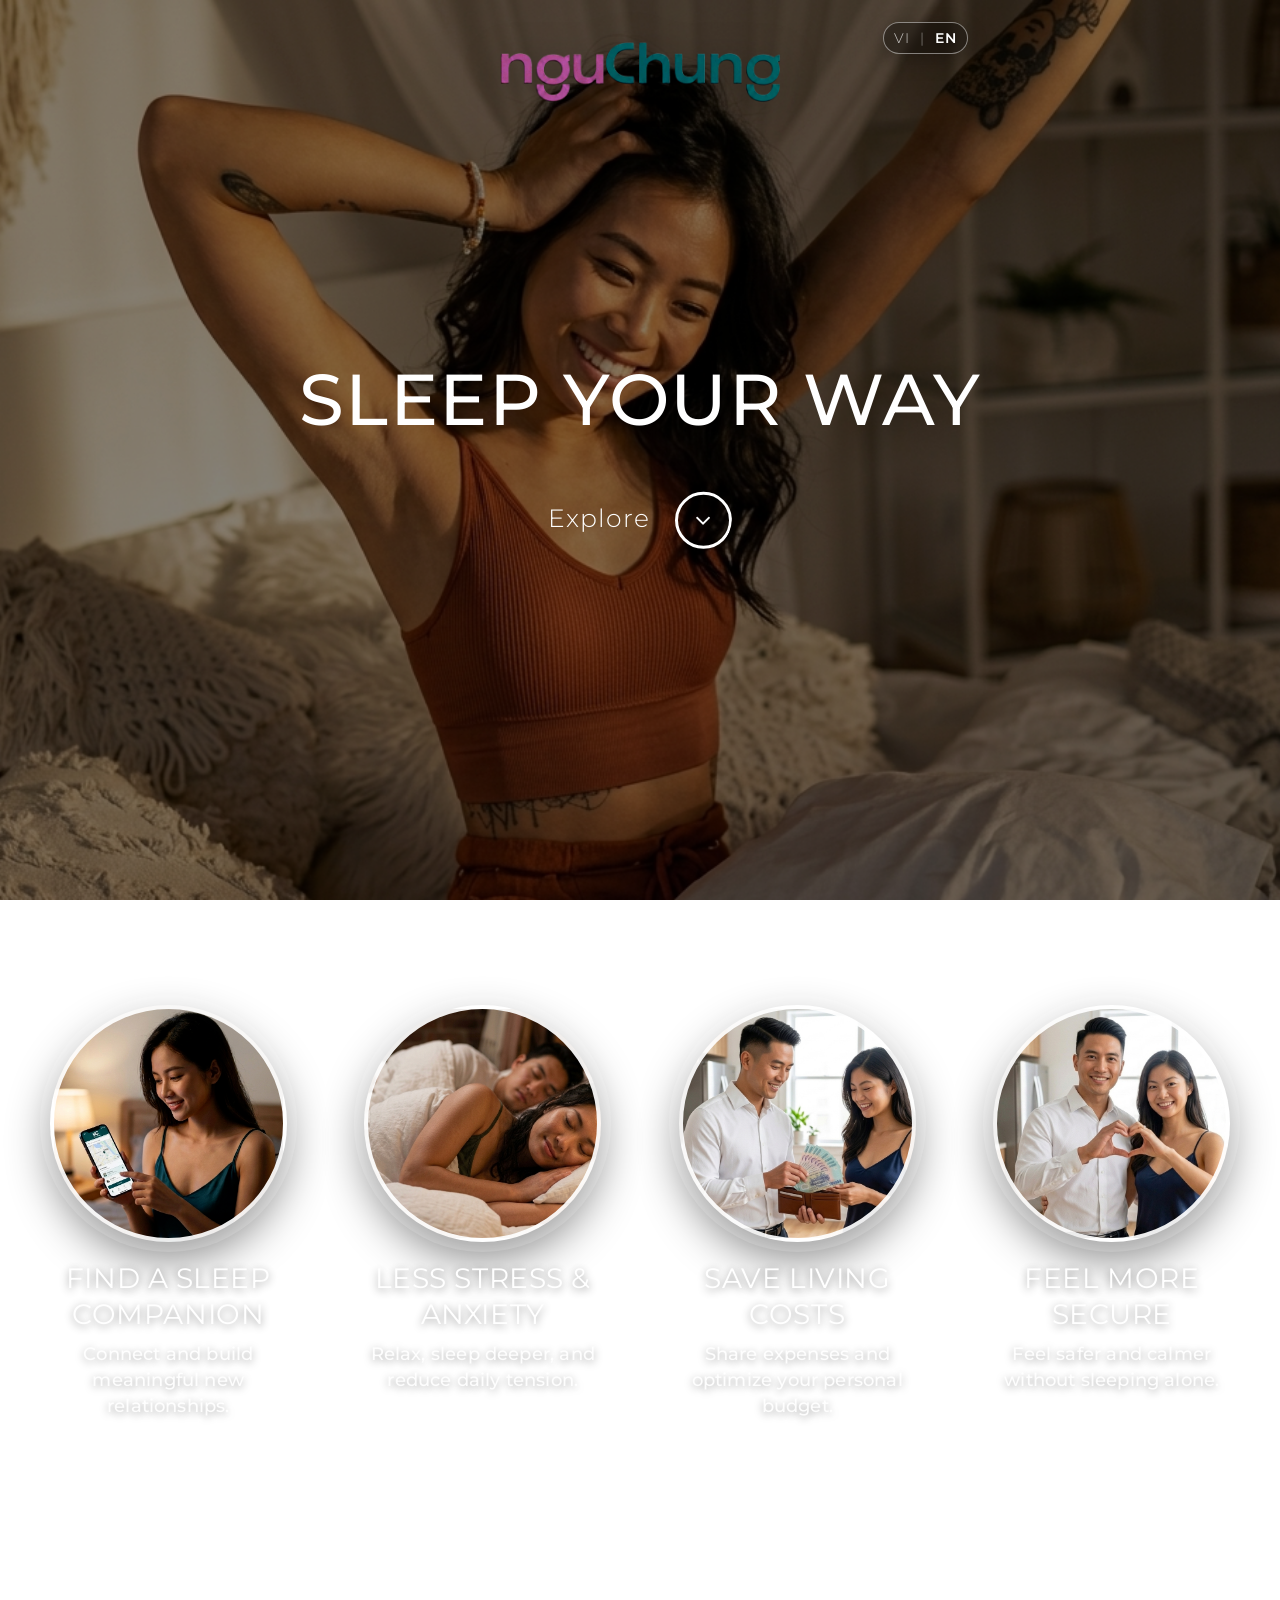
==== index-en.html @ ff306e98 "Add bilingual landing page support and UI polish. Introduce a full English page with VI/EN switching" ====
<!doctype html>

<html lang="en">
   
   
    <head>
       
       
        <!-- META -->
        <meta charset="utf-8">
        <meta name="robots" content="noodp">
        <meta name="viewport" content="width=device-width, initial-scale=1">
       
        <!-- PAGE TITLE -->
        <title>nguChung | Sleep Your Way</title>
       
        <!-- FAVICON -->
        <link rel="shortcut icon" href="assets/img/favicon.png">
       
        <!-- FONTS -->
        <link href="https://fonts.googleapis.com/css?family=Montserrat:300,400,500,600,700&amp;subset=latin-ext" rel="stylesheet">
       
        <!-- STYLESHEETS -->
        <link rel="stylesheet" type="text/css" href="assets/css/plugins.css">
        <link rel="stylesheet" type="text/css" href="assets/css/main.css">
        
        
    </head>

   
    <body>
    
       
        <!-- PRELOADER -->
        <div class="preloader">
           
            <div class="spinner"></div>
            
        </div>
        <!-- /PRELOADER -->
    
        
        <!-- IMAGE CONTAINER -->
        <div class="image-container">
           
            <div class="background-img"></div>

        </div>
        <!-- /IMAGE CONTAINER -->


        <!-- CONTENT AREA -->
        <div class="content-area">


            <!-- CONTENT AREA INNER --> 
            <div class="content-area-inner">


                <!-- INTRO -->
                <section id="intro">


                    <div class="intro-logo scroll-animated">
                        <img class="img-responsive" src="assets/img/nguChung-logo.png" alt="nguChung logo">
                    </div>

                    <div class="intro-lang-switch scroll-animated">
                        <a href="index.html">VI</a>
                        <span>|</span>
                        <a class="active" href="index-en.html">EN</a>
                    </div>


                    <!-- CONTAINER MID -->
                    <div class="container-mid">

                       
                        <!-- ANIMATION CONTAINER -->
                        <div class="animation-container animation-fade-right" data-animation-delay="0">
                            <h1>SLEEP YOUR WAY</h1>
                        
                        </div>
                        <!-- /ANIMATION CONTAINER -->
                        
                        
                        <!-- ANIMATION CONTAINER -->
                        <div class="animation-container animation-fade-right" data-animation-delay="200">
                           
                            <a href="#work" class="smooth-scroll">Explore<div class="circle"><i class="fa fa-angle-down" aria-hidden="true"></i><i class="fa fa-angle-down" aria-hidden="true"></i></div></a>
                            
                        </div>
                        <!-- /ANIMATION CONTAINER -->


                    </div>
                    <!-- /CONTAINER MID -->


                </section>
                <!-- /INTRO -->


                
                
                <!-- WORK -->
                <section id="work">


                    <h3 class="headline scroll-animated">Benefits of nguChung</h3>
                    
                    
                    <!-- SHOWCASE -->
                    <div class="showcase">
                       
                       
                        <!-- ITEM -->
                        <div class="item scroll-animated">
                            <div class="item-card">
                                <div class="background-image" style="background-image: url(assets/img/work/item-1.png)"></div>
                                <div class="info">
                                    <div class="container-mid">
                                        <h5>FIND A SLEEP COMPANION</h5>
                                        <p>Connect and build meaningful new relationships.</p>
                                    </div>
                                </div>
                            </div>
                        </div>
                        <!-- /ITEM -->


                        <!-- ITEM -->
                        <div class="item scroll-animated">
                            <div class="item-card">
                                <div class="background-image" style="background-image: url(assets/img/work/item-2.png)"></div>
                                <div class="info">
                                    <div class="container-mid">
                                        <h5>LESS STRESS & ANXIETY</h5>
                                        <p>Relax, sleep deeper, and reduce daily tension.</p>
                                    </div>
                                </div>
                            </div>
                        </div>
                        <!-- /ITEM -->


                        <!-- ITEM -->
                        <div class="item scroll-animated">
                            <div class="item-card">
                                <div class="background-image" style="background-image: url(assets/img/work/item-3.png)"></div>
                                <div class="info">
                                    <div class="container-mid">
                                        <h5>SAVE LIVING COSTS</h5>
                                        <p>Share expenses and optimize your personal budget.</p>
                                    </div>
                                </div>
                            </div>
                        </div>
                        <!-- /ITEM -->


                        <!-- ITEM -->
                        <div class="item scroll-animated">
                            <div class="item-card">
                                <div class="background-image" style="background-image: url(assets/img/work/item-4.png)"></div>
                                <div class="info">
                                    <div class="container-mid">
                                        <h5>FEEL MORE SECURE</h5>
                                        <p>Feel safer and calmer without sleeping alone.</p>
                                    </div>
                                </div>
                            </div>
                        </div>
                        <!-- /ITEM -->
                        
                        
                    </div>
                    <!-- /SHOWCASE -->


                </section>
                <!-- /WORK -->
                

                <!-- ABOUT -->
                <section id="about">


                    <h3 class="headline scroll-animated">About the Project</h3>

                    <p class="scroll-animated">nguChung is a community-driven project designed to improve sleep quality for everyone.</p>

                    <p class="scroll-animated">We believe sleep is a key part of a healthy life, and we aim to help people rest better in a way that fits their lifestyle.</p>


                    <!-- CLIENTS -->
                    <div class="row clients scroll-animated">
                        
                        
                        <div class="col-md-3 col-xs-6"><img class="img-responsive" src="assets/img/clients/DC_trans.png" alt="DCI logo"></div>
                        <div class="col-md-3 col-xs-6"><img class="img-responsive" src="assets/img/clients/CX_trans.png" alt="CX logo"></div>
                        <div class="col-md-3 col-xs-6"><img class="img-responsive" src="assets/img/clients/Parkchung_logo.png" alt="Park Chung logo"></div>
                        <div class="col-md-3 col-xs-6"><img class="img-responsive" src="assets/img/clients/NextU_trans.png" alt="NextU logo"></div>
                        
                        
                    </div>
                    <!-- /CLIENTS -->


                </section>
                <!-- /ABOUT -->
                
                <!-- CONTACT -->
                <section id="contact">


                    <h3 class="headline scroll-animated">Sign Up to Get Started</h3>
                    
                    
                    <!-- CONTACT FORM --> 
                    <form id="contact-form" action="https://script.google.com/macros/s/AKfycbztHWPTdLuWjoo8kKrzWq2AdZHDLUP31GA-xdsB8RJxBEuyOnZZpb5Y9TJjmaYgwKvv/exec" method="post" data-sending-text="Sending...">

                       
                        <input id="contact-form-name" type="text" name="name" class="form-control scroll-animated" placeholder="* Your name">
                        
                        <input id="contact-form-email" type="text" name="email" class="form-control scroll-animated" placeholder="* Email">
                        
                        <!-- PHANTOM ELEMENT ( HONEYPOT CAPTCHA FOR SECURITY ) -->
                        <div class="fhp-input"><input id="contact-form-company" type="text" name="company" class="form-control"></div>
                        <!-- /PHANTOM ELEMENT ( HONEYPOT CAPTCHA FOR SECURITY ) -->
                        
                        <textarea id="contact-form-message" name="message" class="form-control scroll-animated" placeholder="* Leave your message"></textarea>
                        
                        <button type="submit" class="form-control scroll-animated">Send Message<div class="circle"><i class="fa fa-angle-right" aria-hidden="true"></i><i class="fa fa-angle-right" aria-hidden="true"></i></div></button>
                        
                        <div class="success-message"><i class="fa fa-check" aria-hidden="true"></i>Your message has been sent successfully. We will contact you soon!</div>
                        <div class="error-message"><i class="fa fa-exclamation-circle" aria-hidden="true"></i>Submission failed. Please try again in a few minutes.</div>

                   
                    </form>
                    <!-- /CONTACT FORM --> 


                </section>
                <!-- /CONTACT -->
                
                
                <!-- FOOTER -->
                <section id="footer">
                
                   
                    <!-- SOCIAL ICONS -->
                    <ul class="social-icons scroll-animated">
                       
                       
                        <li><a href="#"><i class="fa fa-facebook" aria-hidden="true"></i><i class="fa fa-facebook" aria-hidden="true"></i></a></li>
                        <li><a href="#"><i class="fa fa-twitter" aria-hidden="true"></i><i class="fa fa-twitter" aria-hidden="true"></i></a></li>
                        <li><a href="#"><i class="fa fa-google-plus" aria-hidden="true"></i><i class="fa fa-google-plus" aria-hidden="true"></i></a></li>
                        <li><a href="#"><i class="fa fa-linkedin" aria-hidden="true"></i><i class="fa fa-linkedin" aria-hidden="true"></i></a></li>
                        
                        
                    </ul>
                    <!-- /SOCIAL ICONS -->
                    

                    <p class="scroll-animated">© 2026 nguChung | a Project of <a href="https://dcinvest.vn">DCI, high-impact Venture Studio</a></p>


                </section>
                <!-- /FOOTER -->


            </div>
            <!-- /CONTENT AREA INNER -->


        </div>
        <!-- /CONTENT AREA -->
        
        
        <!-- JAVASCRIPTS -->
        <script type="text/javascript" src="assets/js/plugins.js"></script>
        <script type="text/javascript" src="assets/js/main.js"></script>
   
   
    </body> 
    
    
</html>
---- assets/css/main.css ----
/******************************************************************


	------------------------
	-- TABLE OF CONTENTS --
	------------------------
	
	--  01. Basic
	--  02. Preloader
    --  03. Image Container
    --  04. Content Area
    --  05. Content Area --> Intro
    --  06. Content Area --> Work
    --  07. Content Area --> About
    --  08. Content Area --> Contact
    --  09. Content Area --> Footer


 ******************************************************************/




/** 1. Basic
*******************************************************************/

html
{
    font-size: 10px;
}

body
{
    font-family: 'Montserrat', sans-serif;
    font-weight: 300;
    font-style: normal;

    color: #fff;
    background: #fff;

    -webkit-font-smoothing: antialiased;
}

h1,
h2,
h3,
h4,
h5,
h6
{
    font-weight: normal;

    letter-spacing: .02em;

    color: #fff;
}

h1
{
    font-size: 7.2rem;
}

h2
{
    font-size: 3.9rem;
}

h3
{
    font-size: 3.4rem;
}

h4
{
    font-size: 2.9rem;
}

h5
{
    font-size: 2.3rem;
}

h6
{
    font-size: 1.9rem;
}

p
{
    font-size: 1.8rem;
    line-height: 1.7em;
}

a,
a:hover,
a:focus
{
    cursor: pointer;
    -webkit-transition: all 300ms ease;
         -o-transition: all 300ms ease;
            transition: all 300ms ease;
    text-decoration: none;

    color: #fff;
}

button
{
    border: 2px solid #fff;
    background: none;
}

.btn-primary,
.btn-primary:hover,
.btn-primary:focus,
.btn-primary:active
{
    border-color: #fff !important;
    outline: none !important;
    background: none !important;
    -webkit-box-shadow: none;
            box-shadow: none;
}

@media (max-width:600px)
{
    html
    {
        font-size: 8px;
    }
}

@media (max-width:500px)
{
    html
    {
        font-size: 7px;
    }
}



/** 2. Preloader
*******************************************************************/

.preloader
{
    position: fixed;
    z-index: 100000;
    top: 0;
    right: 0;

    overflow: hidden;

    width: 100%;
    height: 100%;

    background: #fff;
}

.preloader.hide-preloader
{
    width: 0;

    -webkit-transition: .7s ease .3s;
         -o-transition: .7s ease .3s;
            transition: .7s ease .3s;
}

.preloader .spinner
{
    position: absolute;
    top: 50%;
    left: 50%;

    display: block;

    width: 50px;
    height: 50px;
    margin-top: -25px;
    margin-left: -25px;

    -webkit-animation: spinner-pulse .6s infinite ease-in-out;
            animation: spinner-pulse .6s infinite ease-in-out;
    text-align: center;

    opacity: 1;
    border-radius: 100%;
    background-color: #111;
}

.preloader.hide-preloader .spinner
{
    -webkit-transition: .3s ease;
         -o-transition: .3s ease;
            transition: .3s ease;

    opacity: 0;
}

@-webkit-keyframes spinner-pulse
{
    0%
    {
        -webkit-transform: scale(0);
    }
    100%
    {
        -webkit-transform: scale(1.0);

        opacity: 0;
    }
}

@keyframes spinner-pulse
{
    0%
    {
        -webkit-transform: scale(0);
                transform: scale(0);
    }
    100%
    {
        -webkit-transform: scale(1.0);
                transform: scale(1.0);

        opacity: 0;
    }
}



/** 3. Image Container
*******************************************************************/

.image-container
{
    position: fixed;
    z-index: -1;
    top: 0;
    left: 0;

    width: 100%;
    height: 100%;
}

.image-container .background-img
{
    position: absolute;
    z-index: 1;
    top: 0;
    left: 0;

    width: 100%;
    height: 100%;

    -webkit-transition: opacity 1s ease;
         -o-transition: opacity 1s ease;
            transition: opacity 1s ease;

    background: url(../img/background.png);
    background-repeat: no-repeat;
    background-position: center;
    background-size: cover;
    -webkit-filter: brightness(.52);
            filter: brightness(.52);
}



/** 4. Content Area
*******************************************************************/

.content-area
{
    position: relative;
    left: 0;

    width: 100%;
}

.content-area .content-area-inner
{
    position: relative;

    width: 100%;
    padding: 0 20px;
    overflow-x: hidden;
}

.content-area .content-area-inner section
{
    max-width: 700px;
    margin: 0 auto 20vh auto;
}

.content-area .content-area-inner section:last-child
{
    margin-bottom: 10vh;
}

.content-area .content-area-inner section h3.headline
{
    margin-bottom: 1.4em;
}



/** 5. Content Area --> Intro
*******************************************************************/

#intro
{
    position: relative;

    height: 100vh;
    margin-bottom: 0;

    text-align: center;
}

#intro .intro-logo
{
    position: absolute;
    z-index: 5;
    top: 3.5vh;
    left: 0;
    width: 100%;
    text-align: center;
}

#intro .intro-logo img
{
    display: inline-block;
    width: clamp(190px, 25vw, 320px);
    height: auto;
    -webkit-filter: brightness(1.25) saturate(1.08) drop-shadow(0 6px 18px rgba(0,0,0,.28));
            filter: brightness(1.25) saturate(1.08) drop-shadow(0 6px 18px rgba(0,0,0,.28));
}

#intro .intro-lang-switch
{
    position: absolute;
    z-index: 6;
    top: 2.2rem;
    right: 2.2rem;
    font-size: 1.35rem;
    letter-spacing: .08em;
    padding: .55rem 1rem;
    border: 1px solid rgba(255,255,255,.45);
    border-radius: 999px;
    background: rgba(0,0,0,.32);
    -webkit-backdrop-filter: blur(4px);
            backdrop-filter: blur(4px);
    box-shadow: 0 6px 20px rgba(0,0,0,.28);
}

#intro .intro-lang-switch a
{
    color: rgba(255,255,255,.74);
    opacity: 1;
}

#intro .intro-lang-switch a.active
{
    font-weight: 600;
    color: #fff;
    text-shadow: 0 1px 6px rgba(0,0,0,.35);
}

#intro .intro-lang-switch span
{
    margin: 0 .45rem;
    color: rgba(255,255,255,.5);
    opacity: 1;
}

#intro .container-mid
{
    position: absolute;
    top: 50%;

    width: 100%;

    -webkit-transform: translateY(-50%);
        -ms-transform: translateY(-50%);
            transform: translateY(-50%);
}

#intro .container-mid h1
{
    font-weight: 500;
    margin-left: auto;
    margin-right: auto;
    margin-bottom: .6em;
    text-align: center;
}

#intro .container-mid a
{
    font-size: 2.5rem;
    line-height: 2.92em;

    position: relative;

    display: inline-block;
    overflow: hidden;

    -webkit-transition: .2s ease;
         -o-transition: .2s ease;
            transition: .2s ease;
    letter-spacing: .04em;

    border-radius: 100px;
}

#intro .container-mid a .circle
{
    font-size: 1em;
    line-height: 5.7rem;

    position: relative;

    display: inline-block;
    overflow: hidden;

    width: 5.7rem;
    height: 5.7rem;
    margin-left: 1em;

    vertical-align: middle;

    border: 3px solid #fff;
    border-radius: 100%;
}

#intro .container-mid a .circle i
{
    position: absolute;
    top: 50%;
    left: 0;

    width: 100%;

    -webkit-transform: translateY(-50%);
        -ms-transform: translateY(-50%);
            transform: translateY(-50%);
    text-align: center;
}

#intro .container-mid a .circle i:first-child
{
    top: -50%;
}

#intro .container-mid a:hover .circle i:first-child
{
    top: 50%;

    -webkit-transition: .15s ease;
         -o-transition: .15s ease;
            transition: .15s ease;
}

#intro .container-mid a .circle i:last-child
{
    top: 50%;
}

#intro .container-mid a:hover .circle i:last-child
{
    top: 150%;

    -webkit-transition: .15s ease;
         -o-transition: .15s ease;
            transition: .15s ease;
}

@media (max-width: 991px)
{
    #intro .intro-logo
    {
        top: 2.8vh;
    }

    #intro .intro-logo img
    {
        width: clamp(160px, 30vw, 250px);
    }

    #intro .intro-lang-switch
    {
        top: 1.8rem;
        right: 1.6rem;
    }

    #intro .container-mid h1
    {
        max-width: 12em;
        font-size: 5.8rem;
        line-height: 1.14;
    }
}

@media (max-width: 640px)
{
    #intro .intro-logo
    {
        top: 2vh;
    }

    #intro .intro-logo img
    {
        width: clamp(130px, 42vw, 190px);
    }

    #intro .intro-lang-switch
    {
        top: 1.4rem;
        right: 1.2rem;
        font-size: 1.2rem;
        padding: .45rem .8rem;
    }

    #intro .container-mid
    {
        padding: 0 1.2rem;
    }

    #intro .container-mid h1
    {
        max-width: 10em;
        font-size: 4.6rem;
        line-height: 1.16;
        margin-bottom: .8em;
    }

    #intro .container-mid a
    {
        font-size: 2.1rem;
        line-height: 2.6em;
    }

    #intro .container-mid a .circle
    {
        width: 4.8rem;
        height: 4.8rem;
        line-height: 4.8rem;
        border-width: 2px;
    }
}

#intro .animation-container
{
    -webkit-transition: .5s ease;
         -o-transition: .5s ease;
            transition: .5s ease;
}

#intro .animation-container.animation-fade
{
    opacity: 0;
}

#intro .animation-container.animation-fade.run-animation
{
    opacity: 1;
}

#intro .animation-container.animation-fade-up
{
    -webkit-transform: translateY(10vh);
        -ms-transform: translateY(10vh);
            transform: translateY(10vh);

    opacity: 0;
}

#intro .animation-container.animation-fade-up.run-animation
{
    -webkit-transform: translateY(0);
        -ms-transform: translateY(0);
            transform: translateY(0);

    opacity: 1;
}

#intro .animation-container.animation-fade-down
{
    -webkit-transform: translateY(-10vh);
        -ms-transform: translateY(-10vh);
            transform: translateY(-10vh);

    opacity: 0;
}

#intro .animation-container.animation-fade-down.run-animation
{
    -webkit-transform: translateY(0);
        -ms-transform: translateY(0);
            transform: translateY(0);

    opacity: 1;
}

#intro .animation-container.animation-fade-left
{
    -webkit-transform: translateX(10vh);
        -ms-transform: translateX(10vh);
            transform: translateX(10vh);

    opacity: 0;
}

#intro .animation-container.animation-fade-left.run-animation
{
    -webkit-transform: translateX(0);
        -ms-transform: translateX(0);
            transform: translateX(0);

    opacity: 1;
}

#intro .animation-container.animation-fade-right
{
    -webkit-transform: translateX(-10vh);
        -ms-transform: translateX(-10vh);
            transform: translateX(-10vh);

    opacity: 0;
}

#intro .animation-container.animation-fade-right.run-animation
{
    -webkit-transform: translateX(0);
        -ms-transform: translateX(0);
            transform: translateX(0);

    opacity: 1;
}




/** 6. Content Area --> Work
*******************************************************************/

#work
{
    width: calc(100vw - 40px);
    max-width: 1500px;
}

#work .showcase
{
    display: -webkit-box;
    display: -ms-flexbox;
    display: flex;
    -ms-flex-wrap: wrap;
        flex-wrap: wrap;
    -webkit-box-pack: justify;
        -ms-flex-pack: justify;
            justify-content: space-between;
    -webkit-box-align: start;
        -ms-flex-align: start;
            align-items: flex-start;
    gap: 1.8rem;
}

#work .showcase .item
{
    position: relative;
    overflow: visible;
    -webkit-box-flex: 0;
        -ms-flex: 0 0 calc((100% - 5.4rem) / 4);
            flex: 0 0 calc((100% - 5.4rem) / 4);
    max-width: calc((100% - 5.4rem) / 4);
    width: auto;
    min-width: 0;
    height: auto;
    margin: 0;
    cursor: default;
    background: transparent;
}

#work .showcase .item .item-card
{
    display: -webkit-box;
    display: -ms-flexbox;
    display: flex;
    -webkit-box-orient: vertical;
    -webkit-box-direction: normal;
        -ms-flex-direction: column;
            flex-direction: column;
    -webkit-box-align: center;
        -ms-flex-align: center;
            align-items: center;
    text-align: center;
}

#work .showcase .item .background-image
{
    position: relative;
    z-index: 1;
    -webkit-box-ordinal-group: 2;
        -ms-flex-order: 1;
            order: 1;
    width: min(18.5vw, 260px);
    height: min(18.5vw, 260px);
    margin-bottom: 1.8rem;
    border-radius: 50%;
    background-color: #fff;
    background-repeat: no-repeat;
    background-position: center;
    background-size: cover;
    border: 4px solid rgba(255,255,255,.92);
    -webkit-box-shadow: 0 0 0 10px rgba(255,255,255,.16), 0 18px 44px rgba(0,0,0,.45);
            box-shadow: 0 0 0 10px rgba(255,255,255,.16), 0 18px 44px rgba(0,0,0,.45);
    -webkit-transition: -webkit-transform .25s ease, -webkit-box-shadow .25s ease;
    transition: -webkit-transform .25s ease, -webkit-box-shadow .25s ease;
    -o-transition: transform .25s ease, box-shadow .25s ease;
    transition: transform .25s ease, box-shadow .25s ease;
    transition: transform .25s ease, box-shadow .25s ease, -webkit-transform .25s ease, -webkit-box-shadow .25s ease;
}

#work .showcase .item:hover .background-image
{
    -webkit-transform: translateY(-4px);
        -ms-transform: translateY(-4px);
            transform: translateY(-4px);
    -webkit-box-shadow: 0 0 0 12px rgba(255,255,255,.2), 0 24px 52px rgba(0,0,0,.52);
            box-shadow: 0 0 0 12px rgba(255,255,255,.2), 0 24px 52px rgba(0,0,0,.52);
}

#work .showcase .item .info
{
    position: relative;
    z-index: 2;
    -webkit-box-ordinal-group: 3;
        -ms-flex-order: 2;
            order: 2;
    width: 100%;
    height: auto;
    color: #fff;
    background: none;
}

#work .showcase .item .info .container-mid
{
    position: static;
    display: -webkit-box;
    display: -ms-flexbox;
    display: flex;
    -webkit-box-orient: vertical;
    -webkit-box-direction: normal;
        -ms-flex-direction: column;
            flex-direction: column;
    -webkit-box-align: center;
        -ms-flex-align: center;
            align-items: center;
    width: 100%;
    padding: 0;
    -webkit-transform: none;
        -ms-transform: none;
            transform: none;
}

#work .showcase .item .info .container-mid h5
{
    margin: 0;
    max-width: 240px;
    min-height: 2.6em;
    display: -webkit-box;
    display: -ms-flexbox;
    display: flex;
    -webkit-box-align: center;
        -ms-flex-align: center;
            align-items: center;
    -webkit-box-pack: center;
        -ms-flex-pack: center;
            justify-content: center;
    font-size: 2.8rem;
    line-height: 1.3;
    -webkit-transform: none;
        -ms-transform: none;
            transform: none;
    opacity: 1;
    color: #fff;
    text-shadow: 0 2px 8px rgba(0,0,0,.45);
}

#work .showcase .item .info .container-mid p
{
    max-width: 260px;
    margin: .8rem auto 0;
    font-size: 1.8rem;
    font-weight: 500;
    line-height: 1.45;
    letter-spacing: .01em;
    color: rgba(255,255,255,.92);
    text-shadow: 0 2px 8px rgba(0,0,0,.4);
}

#work .showcase .item .info .container-mid p:before
{
    display: none;
}

@media (max-width: 991px)
{
    #work .showcase .item
    {
        -ms-flex-preferred-size: calc((100% - 1.8rem) / 2);
            flex-basis: calc((100% - 1.8rem) / 2);
        max-width: calc((100% - 1.8rem) / 2);
    }

    #work .showcase .item .background-image
    {
        width: min(32vw, 240px);
        height: min(32vw, 240px);
    }
}

@media (max-width: 640px)
{
    #work .showcase
    {
        gap: 2.4rem;
    }

    #work .showcase .item
    {
        -ms-flex-preferred-size: 100%;
            flex-basis: 100%;
        max-width: 100%;
    }

    #work .showcase .item .background-image
    {
        width: min(72vw, 300px);
        height: min(72vw, 300px);
    }

    #work .showcase .item .info .container-mid h5
    {
        max-width: 320px;
    }

    #work .showcase .item .info .container-mid p
    {
        max-width: 320px;
    }
}

/** 7. Content Area --> About
*******************************************************************/

#about p
{
    margin-bottom: 2.2em;
}

#about p:last-child
{
    margin-bottom: 0;
}

#about .clients img
{
    width: 100%;
    height: 100px;
    margin-top: 3rem;
    -o-object-fit: contain;
       object-fit: contain;
    -o-object-position: center;
       object-position: center;
}



/** 8. Content Area --> Contact
*******************************************************************/

#contact #contact-form
{
    position: relative;
}

#contact #contact-form .fhp-input
{
    display: none;

    pointer-events: none;

    opacity: 0;
}

#contact #contact-form input,
#contact #contact-form textarea,
#contact #contact-form button
{
    font-size: 2rem;

    margin-bottom: 3.4vh;

    -webkit-transition: .3s ease;
         -o-transition: .3s ease;
            transition: .3s ease;

    color: #fff;
    border: none;
    border-bottom: 2px solid #fff;
    border-radius: 0;
    outline: none !important;
    background: none;
    -webkit-box-shadow: none !important;
            box-shadow: none !important;
}

#contact #contact-form.success input,
#contact #contact-form.success textarea,
#contact #contact-form.success button
{
    border: none;
}

#contact #contact-form.success input,
#contact #contact-form.success textarea,
#contact #contact-form.success button
{
    line-height: 0;

    height: 0;
    margin: 0;
    padding: 0;

    opacity: 0;
}

#contact #contact-form input::-webkit-input-placeholder,
#contact #contact-form textarea::-webkit-input-placeholder
{
    color: #fff;
}

#contact #contact-form input:-ms-input-placeholder,
#contact #contact-form textarea:-ms-input-placeholder
{
    color: #fff;
}

#contact #contact-form input::-ms-input-placeholder,
#contact #contact-form textarea::-ms-input-placeholder
{
    color: #fff;
}

#contact #contact-form input::placeholder,
#contact #contact-form textarea::placeholder
{
    color: #fff;
}

#contact #contact-form input.error,
#contact #contact-form textarea.error
{
    border-color: red;
}

#contact #contact-form input
{
    line-height: 3.2em;

    height: 3.4em;
    padding: 0;
}

#contact #contact-form textarea
{
    line-height: 1.7em;

    min-width: 100%;
    max-width: 100%;
    height: 8em;
    margin-bottom: 4.4rem;
    padding: 0;
    padding-top: 1em;
}

#contact #contact-form button
{
    line-height: 3.2em;

    position: relative;

    display: inline-block;
    overflow: hidden;

    width: auto;
    height: 3.2em;
    margin-bottom: 0;
    padding: 0;

    border: none !important;
    background: none !important;
}

#contact #contact-form button:disabled
{
    cursor: not-allowed;
    opacity: .65;
}

#contact #contact-form button .circle
{
    font-size: 1em;
    line-height: 5rem;

    position: relative;

    display: inline-block;
    overflow: hidden;

    width: 5rem;
    height: 5rem;
    margin-left: 1em;

    vertical-align: middle;

    border: 2px solid #fff;
    border-radius: 100%;
}

#contact #contact-form button .circle i
{
    position: absolute;
    top: 50%;
    left: 0;

    width: 100%;

    -webkit-transform: translateY(-50%);
        -ms-transform: translateY(-50%);
            transform: translateY(-50%);
    text-align: center;
}

#contact #contact-form button .circle i:first-child
{
    -webkit-transform: translate(-100%,-50%);
        -ms-transform: translate(-100%,-50%);
            transform: translate(-100%,-50%);
}

#contact #contact-form button:hover .circle i:first-child
{
    -webkit-transition: .15s ease;
         -o-transition: .15s ease;
            transition: .15s ease;
    -webkit-transform: translate(0,-50%);
        -ms-transform: translate(0,-50%);
            transform: translate(0,-50%);
}

#contact #contact-form button .circle i:last-child
{
    -webkit-transform: translate(0,-50%);
        -ms-transform: translate(0,-50%);
            transform: translate(0,-50%);
}

#contact #contact-form button:hover .circle i:last-child
{
    -webkit-transition: .15s ease;
         -o-transition: .15s ease;
            transition: .15s ease;
    -webkit-transform: translate(100%,-50%);
        -ms-transform: translate(100%,-50%);
            transform: translate(100%,-50%);
}


#contact #contact-form .success-message
{
    font-size: 2rem;
    line-height: 0;

    position: relative;
    bottom: 0;
    left: 0;

    height: 0;
    margin-top: -1.6em;
    padding: 0 2em;

    -webkit-transition: .2s ease;
         -o-transition: .2s ease;
            transition: .2s ease;
    pointer-events: none;

    opacity: 0;
    color: #fff;
    border: 2px solid limegreen;
    border-radius: 0;
    background: none;
}

#contact #contact-form.success .success-message
{
    line-height: 6em;

    height: 6em;

    pointer-events: all;

    opacity: 1;
}

#contact #contact-form .success-message i
{
    font-size: 2.4rem;

    margin-right: .7em;
}

#contact #contact-form .error-message
{
    font-size: 1.8rem;
    line-height: 1.6;

    display: none;
    margin-top: 1.6rem;
    padding: 1rem 1.4rem;

    color: #fff;
    border: 2px solid #ff6b6b;
}

#contact #contact-form.submit-error .error-message
{
    display: block;
}



/** 9. Content Area --> Footer
*******************************************************************/

#footer .social-icons
{
    padding: 0;

    list-style: none;
}

#footer .social-icons li
{
    display: inline-block;
}

#footer .social-icons li a
{
    font-size: 1.5rem;
    line-height: 5rem;
    line-height: calc(5rem - 4px);

    position: relative;

    display: block;
    overflow: hidden;

    width: 5rem;
    height: 5rem;
    margin: 0;
    margin-right: 1em;

    text-align: center;

    color: #fff;
    border: 2px solid #fff;
    border-radius: 100%;
    background: none;
}

#footer .social-icons li a i
{
    position: absolute;
    top: 50%;
    left: 0;

    width: 100%;

    -webkit-transform: translateY(-50%);
        -ms-transform: translateY(-50%);
            transform: translateY(-50%);
    text-align: center;
}

#footer .social-icons li a i:first-child
{
    top: -50%;
}

#footer .social-icons li a:hover i:first-child
{
    top: 50%;

    -webkit-transition: .15s ease;
         -o-transition: .15s ease;
            transition: .15s ease;
}

#footer .social-icons li a i:last-child
{
    top: 50%;
}

#footer .social-icons li a:hover i:last-child
{
    top: 150%;

    -webkit-transition: .15s ease;
         -o-transition: .15s ease;
            transition: .15s ease;
}

#footer p
{
    margin-top: 2em;
}

#footer p a
{
    color: #fff;
    border-bottom: 1px solid #eee;
}
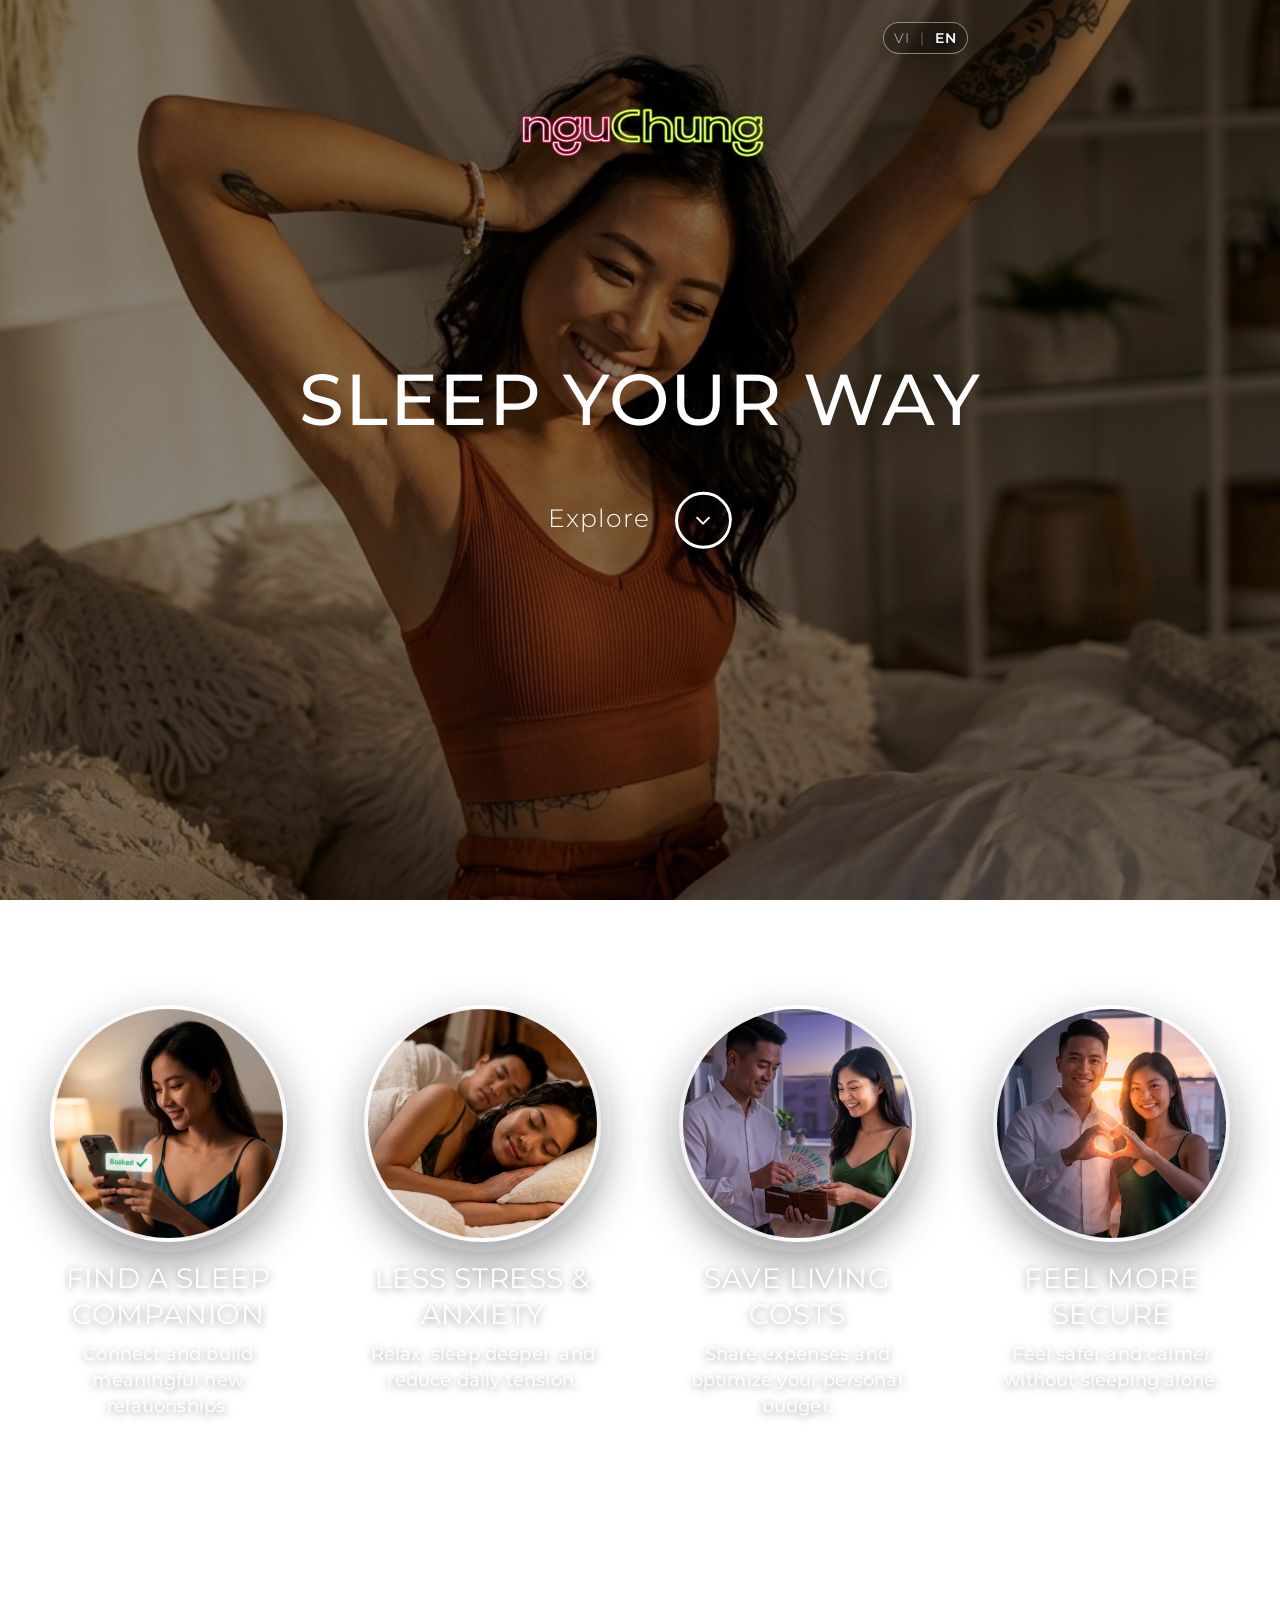
==== commit 8732e86c: "update benifit pics and nguChung logo" ====
--- a/index-en.html
+++ b/index-en.html
@@ -62,7 +62,7 @@
 
 
                     <div class="intro-logo scroll-animated">
-                        <img class="img-responsive" src="assets/img/nguChung-logo.png" alt="nguChung logo">
+                        <img class="img-responsive" src="assets/img/nguChung_logo.png" alt="nguChung logo">
                     </div>
 
                     <div class="intro-lang-switch scroll-animated">
@@ -233,7 +233,7 @@
                         
                         <button type="submit" class="form-control scroll-animated">Send Message<div class="circle"><i class="fa fa-angle-right" aria-hidden="true"></i><i class="fa fa-angle-right" aria-hidden="true"></i></div></button>
                         
-                        <div class="success-message"><i class="fa fa-check" aria-hidden="true"></i>Your message has been sent successfully. We will contact you soon!</div>
+                        <div class="success-message"><i class="fa fa-check" aria-hidden="true"></i>Your message has been sent. We will contact you soon!</div>
                         <div class="error-message"><i class="fa fa-exclamation-circle" aria-hidden="true"></i>Submission failed. Please try again in a few minutes.</div>
 
                    
@@ -253,17 +253,17 @@
                     <ul class="social-icons scroll-animated">
                        
                        
-                        <li><a href="#"><i class="fa fa-facebook" aria-hidden="true"></i><i class="fa fa-facebook" aria-hidden="true"></i></a></li>
+                        <li><a href="https://www.facebook.com/dichung.jsc"><i class="fa fa-facebook" aria-hidden="true"></i><i class="fa fa-facebook" aria-hidden="true"></i></a></li>
                         <li><a href="#"><i class="fa fa-twitter" aria-hidden="true"></i><i class="fa fa-twitter" aria-hidden="true"></i></a></li>
-                        <li><a href="#"><i class="fa fa-google-plus" aria-hidden="true"></i><i class="fa fa-google-plus" aria-hidden="true"></i></a></li>
-                        <li><a href="#"><i class="fa fa-linkedin" aria-hidden="true"></i><i class="fa fa-linkedin" aria-hidden="true"></i></a></li>
+                        <li><a href="https://youtu.be/jEvJ_O0HYvM?si=qinF-jnsJqgKIMtT"><i class="fa fa-youtube" aria-hidden="true"></i><i class="fa fa-youtube" aria-hidden="true"></i></a></li>
+                        <li><a href="https://www.linkedin.com/company/dcinvestment/"><i class="fa fa-linkedin" aria-hidden="true"></i><i class="fa fa-linkedin" aria-hidden="true"></i></a></li>
                         
                         
                     </ul>
                     <!-- /SOCIAL ICONS -->
                     
 
-                    <p class="scroll-animated">© 2026 nguChung | a Project of <a href="https://dcinvest.vn">DCI, high-impact Venture Studio</a></p>
+                    <p class="scroll-animated">© 2026 nguChung | a Project of <a href="https://dcinvest.vn">DCI Venture Studio</a></p>
 
 
                 </section>
--- a/assets/css/main.css
+++ b/assets/css/main.css
@@ -336,6 +336,20 @@
     height: auto;
     -webkit-filter: brightness(1.25) saturate(1.08) drop-shadow(0 6px 18px rgba(0,0,0,.28));
             filter: brightness(1.25) saturate(1.08) drop-shadow(0 6px 18px rgba(0,0,0,.28));
+    -webkit-transition: -webkit-transform .25s ease, -webkit-filter .25s ease;
+    transition: -webkit-transform .25s ease, -webkit-filter .25s ease;
+    -o-transition: transform .25s ease, filter .25s ease;
+    transition: transform .25s ease, filter .25s ease;
+    transition: transform .25s ease, filter .25s ease, -webkit-transform .25s ease, -webkit-filter .25s ease;
+}
+
+#intro .intro-logo:hover img
+{
+    -webkit-transform: translateY(-4px) scale(1.03);
+        -ms-transform: translateY(-4px) scale(1.03);
+            transform: translateY(-4px) scale(1.03);
+    -webkit-filter: brightness(1.32) saturate(1.14) drop-shadow(0 12px 24px rgba(0,0,0,.38));
+            filter: brightness(1.32) saturate(1.14) drop-shadow(0 12px 24px rgba(0,0,0,.38));
 }
 
 #intro .intro-lang-switch
@@ -875,6 +889,23 @@
        object-fit: contain;
     -o-object-position: center;
        object-position: center;
+    -webkit-filter: drop-shadow(0 4px 10px rgba(0,0,0,.24));
+            filter: drop-shadow(0 4px 10px rgba(0,0,0,.24));
+    -webkit-transition: -webkit-transform .25s ease, -webkit-filter .25s ease;
+    transition: -webkit-transform .25s ease, -webkit-filter .25s ease;
+    -o-transition: transform .25s ease, filter .25s ease;
+    transition: transform .25s ease, filter .25s ease;
+    transition: transform .25s ease, filter .25s ease, -webkit-transform .25s ease, -webkit-filter .25s ease;
+}
+
+#about .clients .col-md-3:hover img,
+#about .clients .col-xs-6:hover img
+{
+    -webkit-transform: translateY(-4px) scale(1.03);
+        -ms-transform: translateY(-4px) scale(1.03);
+            transform: translateY(-4px) scale(1.03);
+    -webkit-filter: drop-shadow(0 10px 18px rgba(0,0,0,.34));
+            filter: drop-shadow(0 10px 18px rgba(0,0,0,.34));
 }
 
 
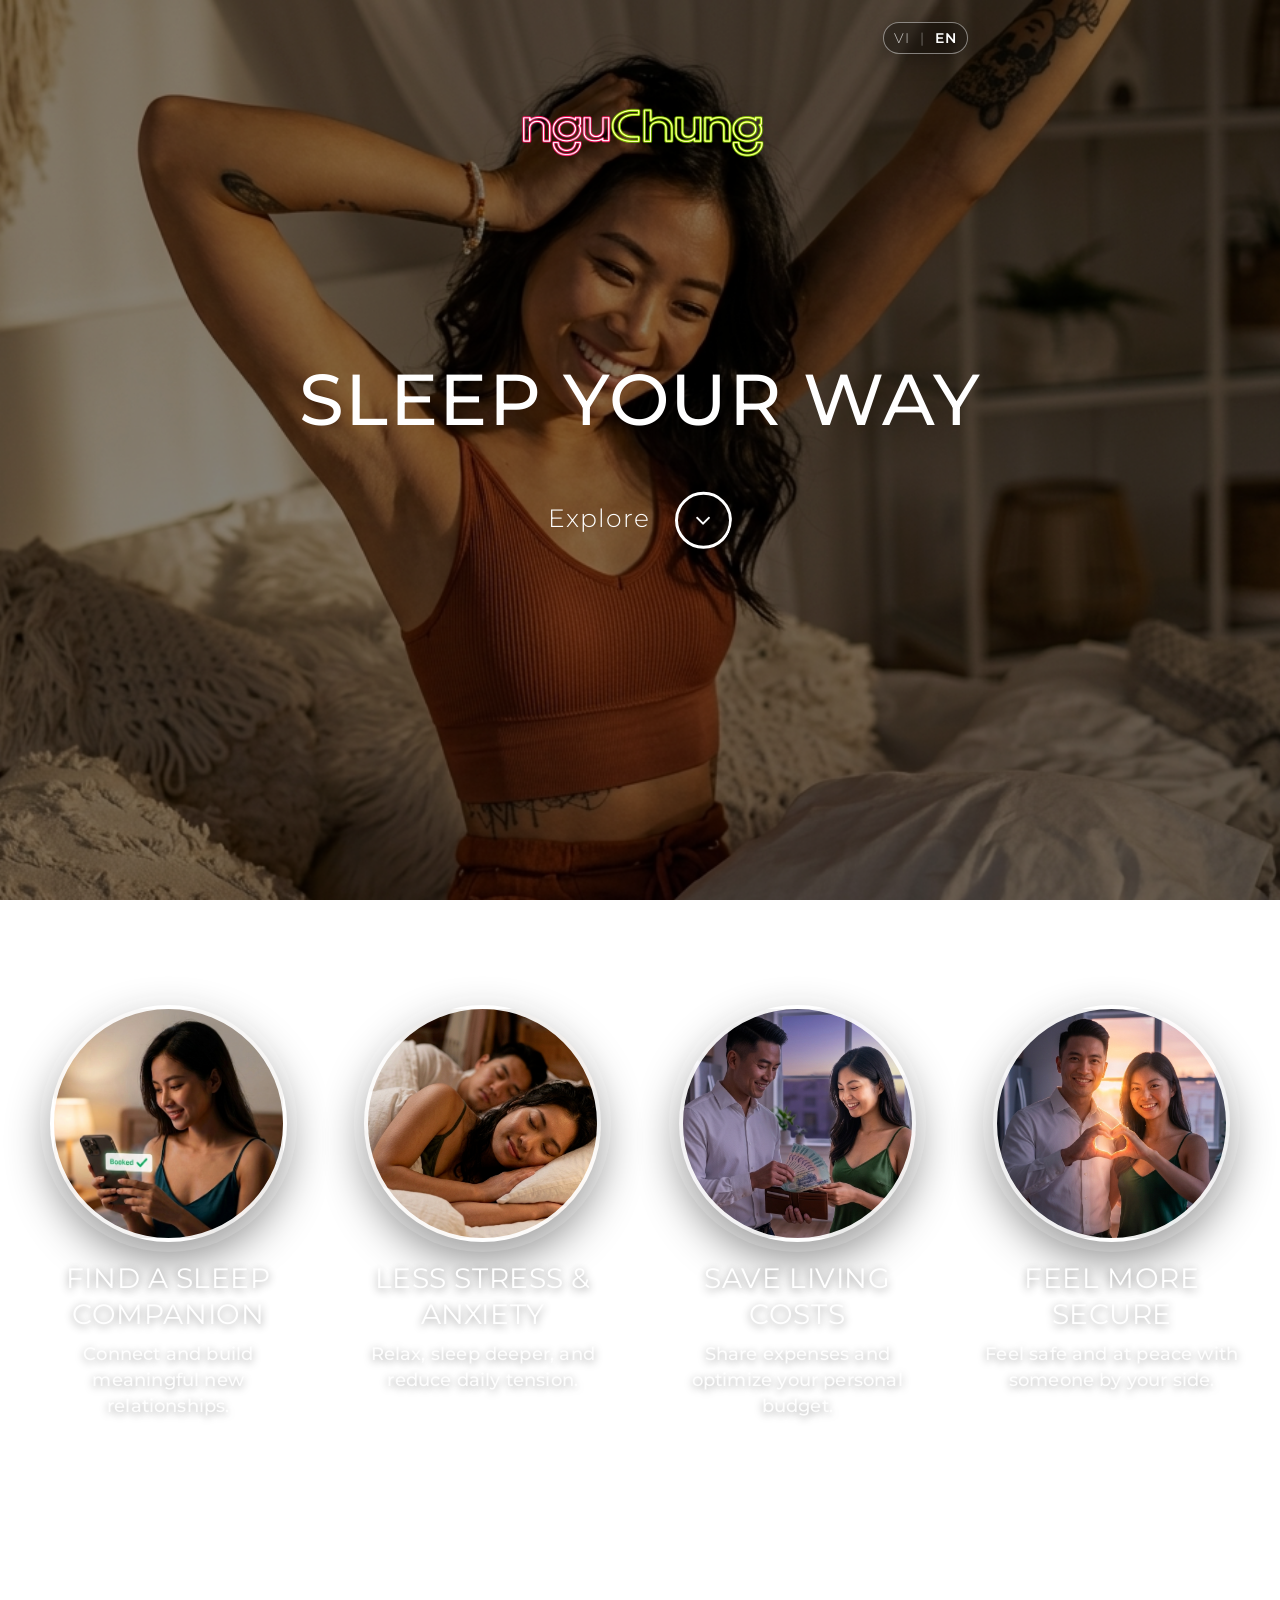
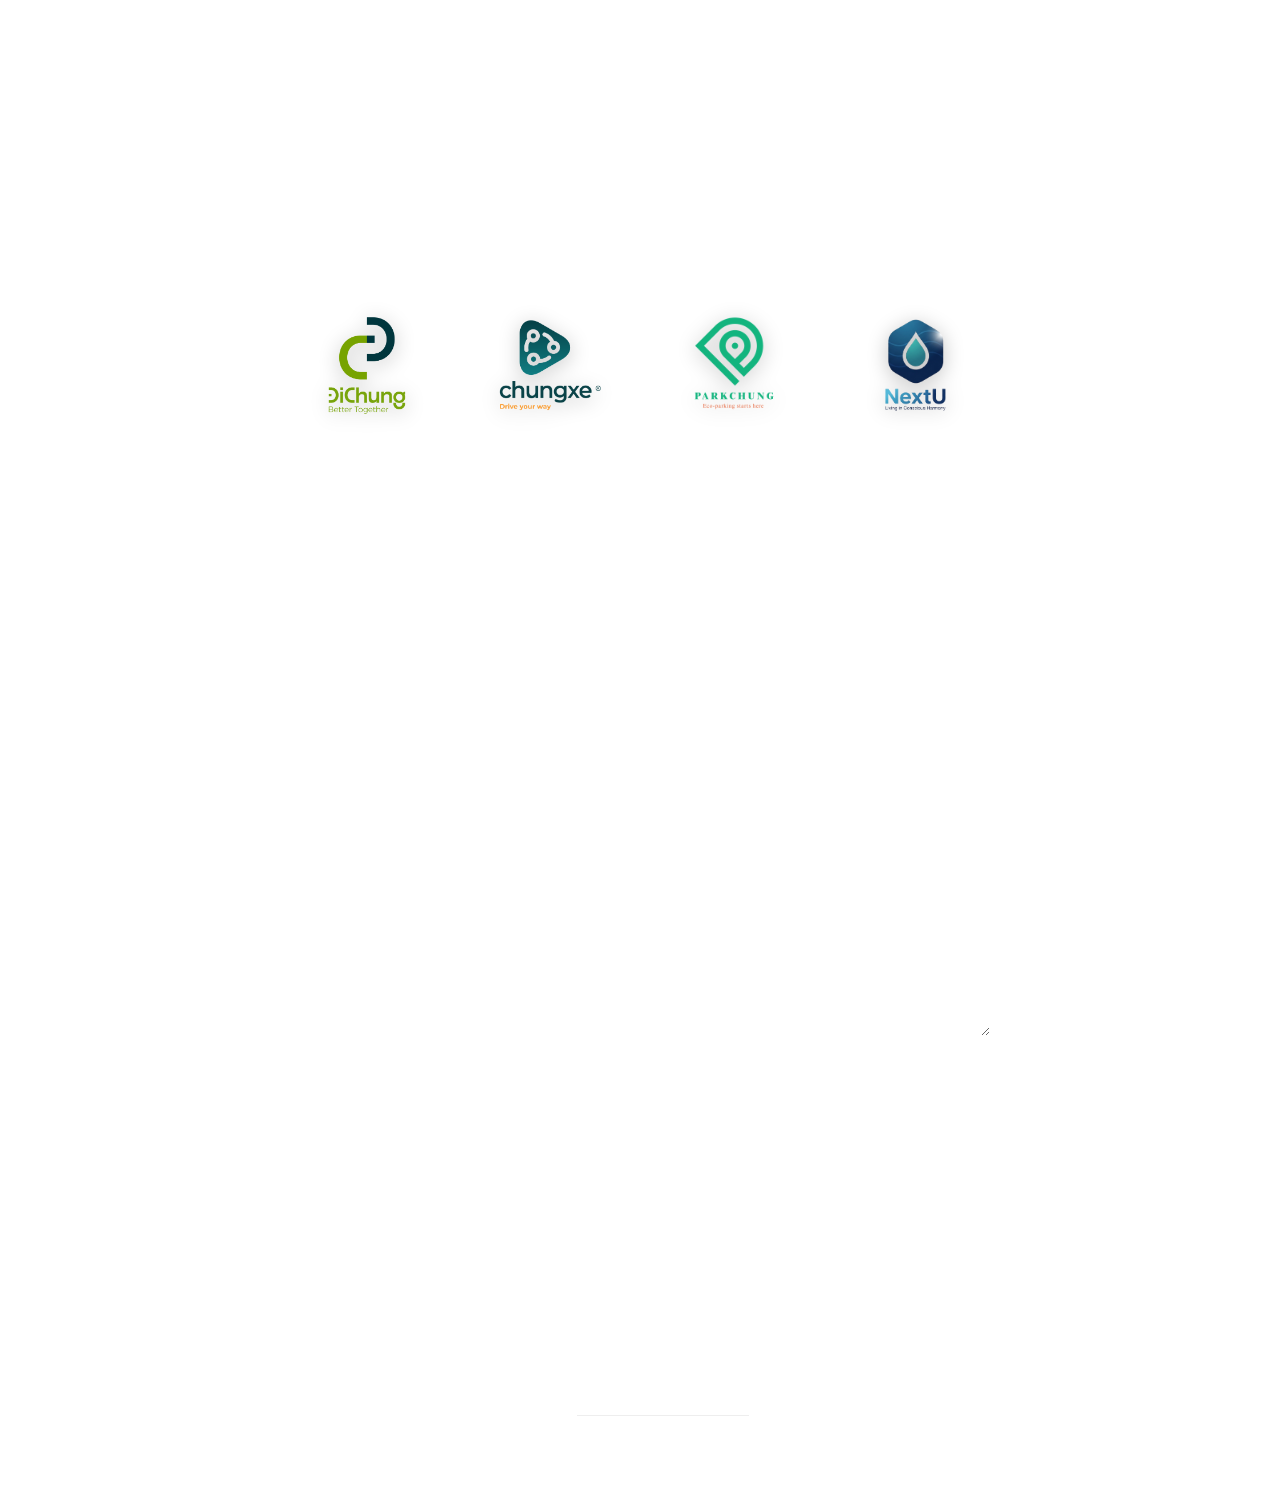
==== commit f948c18d: "update OG Meta Tags" ====
--- a/index-en.html
+++ b/index-en.html
@@ -10,6 +10,12 @@
         <meta charset="utf-8">
         <meta name="robots" content="noodp">
         <meta name="viewport" content="width=device-width, initial-scale=1">
+
+        <!-- Open Graph (OG Meta Tags) -->
+        <meta property="og:image" content="https://www.nguchung.online/assets/img/nguChung_logo.png" />
+        <meta property="og:title" content="nguChung | Sleep Your Way" />
+        <meta property="og:description" content="nguChung is a community-driven project designed to improve sleep quality for everyone." />
+        <meta property="og:url" content="https://www.nguchung.online" />
        
         <!-- PAGE TITLE -->
         <title>nguChung | Sleep Your Way</title>
@@ -166,7 +172,7 @@
                                 <div class="info">
                                     <div class="container-mid">
                                         <h5>FEEL MORE SECURE</h5>
-                                        <p>Feel safer and calmer without sleeping alone.</p>
+                                        <p>Feel safe and at peace with someone by your side.</p>
                                     </div>
                                 </div>
                             </div>
